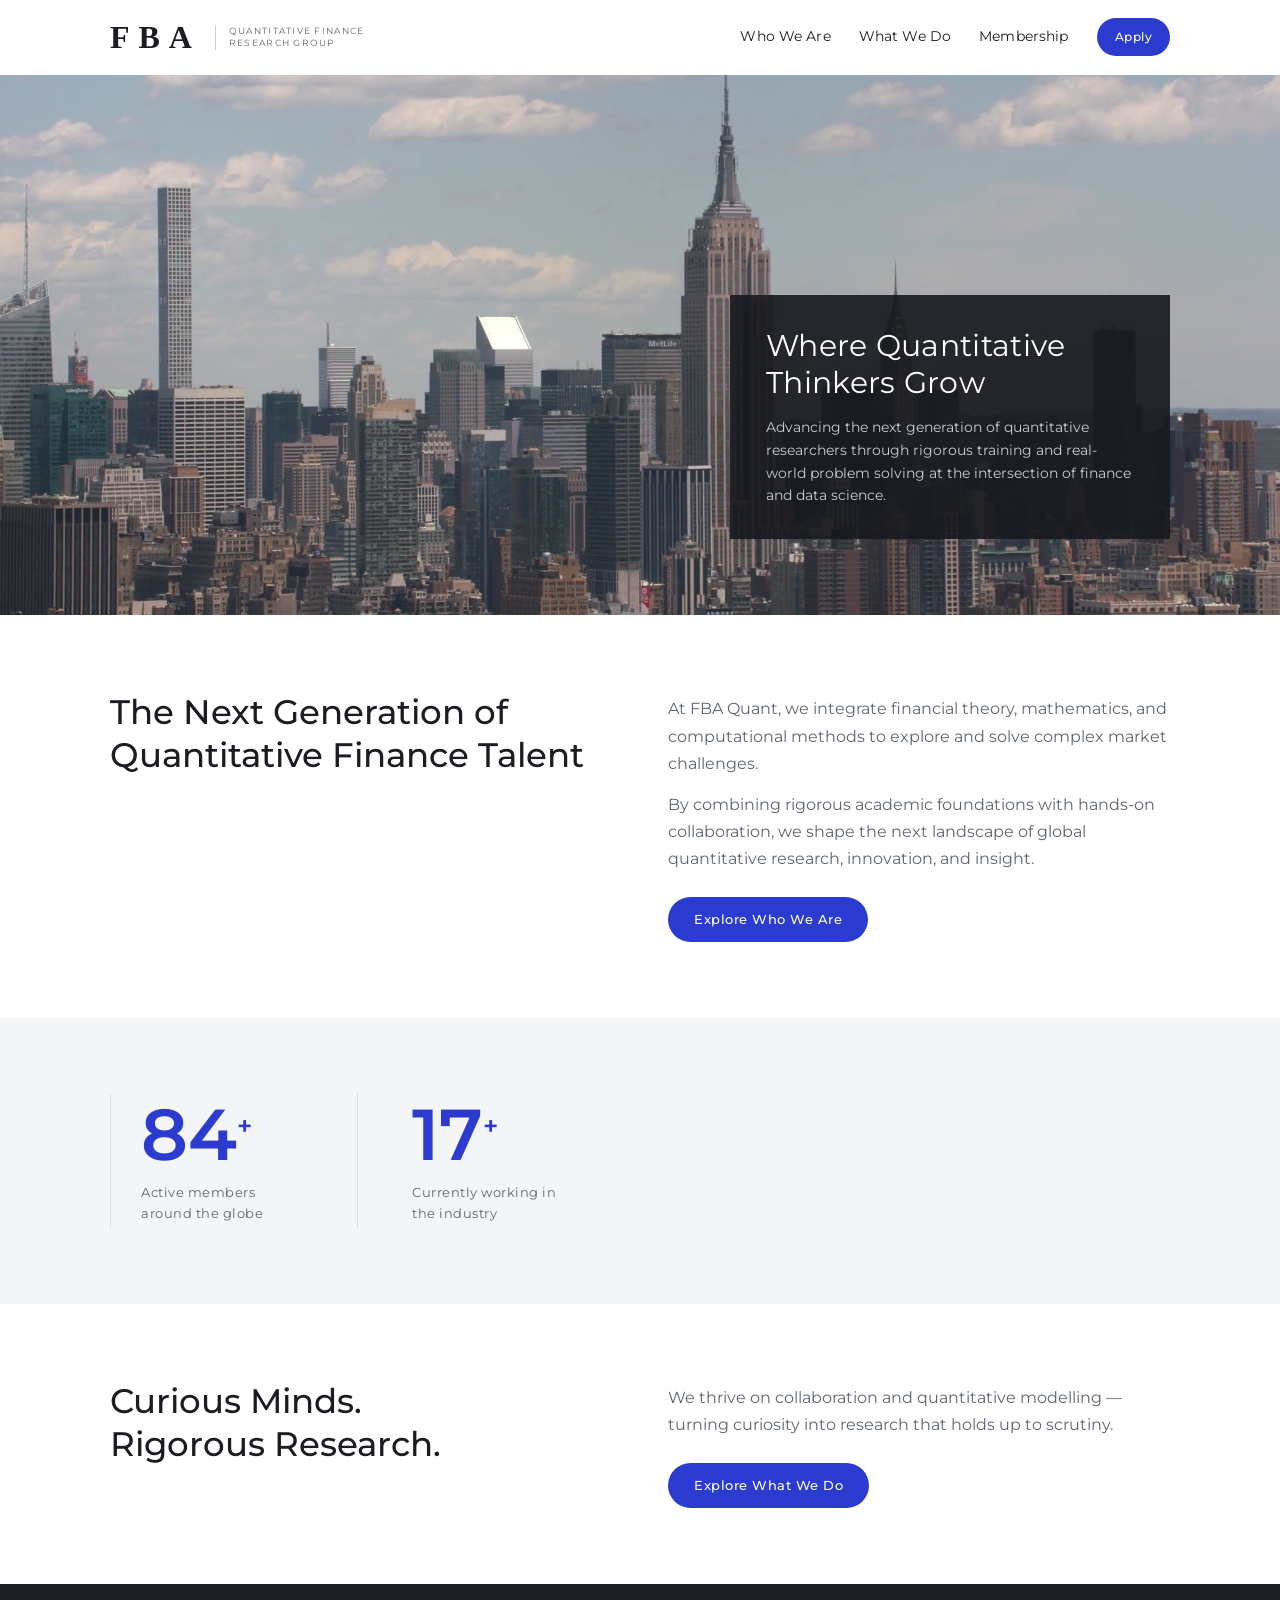
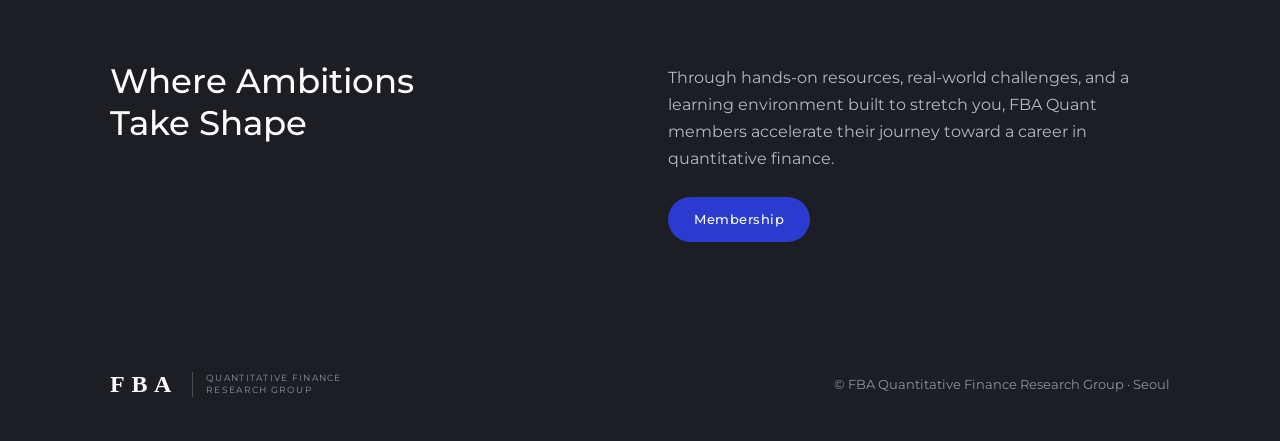
==== index.html @ 0d7ce0b8 "Deploy site (2026-06-22 04:21)" ====
<!DOCTYPE html>
<html lang="en">
<head>
  <meta charset="utf-8">
  <meta name="viewport" content="width=device-width, initial-scale=1">
  <title>FBA Quant | FBA Quant</title>
  <meta name="theme-color" content="#1d1e23">
  <link rel="preconnect" href="https://fonts.googleapis.com">
  <link rel="preconnect" href="https://fonts.gstatic.com" crossorigin>
  <link href="https://fonts.googleapis.com/css2?family=Montserrat:wght@300;400;500;600;700&display=swap" rel="stylesheet">
  <link rel="stylesheet" href="static/style.css">
</head>
<body>
  <header class="site-header">
    <div class="wrap">
      <a class="brand" href="/">
        <span class="brand-mark">FBA</span>
        <span class="brand-sub">QUANTITATIVE&nbsp;FINANCE<br>RESEARCH&nbsp;GROUP</span>
      </a>
      <div class="nav-right">
        <nav class="site-nav"><a href="/who-we-are">Who We Are</a>
        <a href="/what-we-do">What We Do</a>
        <a href="/membership">Membership</a></nav>
        <a class="btn btn-sm" href="/application">Apply</a>
      </div>
    </div>
  </header>
  <main>
    <section class="hero" style="background-image:url('static/img/home.jpg');background-size:cover;background-position:center;">
      <div class="wrap">
        <div class="overlay">
          <h1>Where Quantitative<br>Thinkers Grow</h1>
          <p>Advancing the next generation of quantitative researchers through rigorous training and
            real-world problem solving at the intersection of finance and data science.</p>
        </div>
      </div>
    </section>

    <section>
      <div class="wrap split">
        <h2>The Next Generation of<br>Quantitative Finance Talent</h2>
        <div class="body">
          <p>At FBA Quant, we integrate financial theory, mathematics, and computational methods to
            explore and solve complex market challenges.</p>
          <p>By combining rigorous academic foundations with hands-on collaboration, we shape the
            next landscape of global quantitative research, innovation, and insight.</p>
          <a class="btn" href="/who-we-are">Explore Who We Are</a>
        </div>
      </div>
    </section>

    <section class="alt">
      <div class="wrap stats">
        <div class="stat"><div class="num"><span data-to="100">100</span><sup>+</sup></div><div class="label">Active members around the globe</div></div>
        <div class="stat"><div class="num"><span data-to="20">20</span><sup>+</sup></div><div class="label">Currently working in the industry</div></div>
      </div>
    </section>

    <section>
      <div class="wrap split">
        <h2>Curious Minds.<br>Rigorous Research.</h2>
        <div class="body">
          <p>We thrive on collaboration and quantitative modelling — turning curiosity into research
            that holds up to scrutiny.</p>
          <a class="btn" href="/what-we-do">Explore What We Do</a>
        </div>
      </div>
    </section>

    <section class="band">
      <div class="wrap split">
        <h2 class="section-title" style="margin:0;">Where Ambitions<br>Take Shape</h2>
        <div class="body">
          <p>Through hands-on resources, real-world challenges, and a learning environment built to
            stretch you, FBA Quant members accelerate their journey toward a career in quantitative
            finance.</p>
          <a class="btn" href="/membership">Membership</a>
        </div>
      </div>
    </section>

  </main>
  <footer class="site-footer">
    <div class="wrap">
      <a class="brand" href="/">
        <span class="brand-mark sm">FBA</span>
        <span class="brand-sub">QUANTITATIVE&nbsp;FINANCE<br>RESEARCH&nbsp;GROUP</span>
      </a>
      <p>© FBA Quantitative Finance Research Group · Seoul</p>
    </div>
  </footer>
  <script src="static/app.js" defer></script>
</body>
</html>
---- static/style.css ----
/* ============================================================
   FBA Quant — faithful rebuild of the current site
   Light, clean, corporate. Sans-serif (Montserrat). Real photos.
   ============================================================ */
:root {
  --ink: #1c1d22;
  --muted: #5f6671;
  --line: #e6e7eb;
  --bg: #ffffff;
  --soft: #f4f5f7;
  --dark: #1d1e23;          /* charcoal bands + hero overlay box */
  --accent: #2b3bd0;        /* royal blue (stats, pill buttons) */
  --max: 1120px;
  --font: "Montserrat", -apple-system, BlinkMacSystemFont, "Segoe UI", Roboto, "Noto Sans KR", sans-serif;
  --serif: Georgia, "Times New Roman", serif;
}
* { box-sizing: border-box; }
html { scroll-behavior: smooth; }
body {
  margin: 0; background: var(--bg); color: var(--ink);
  font-family: var(--font); font-size: 16px; line-height: 1.7; font-weight: 400;
  -webkit-font-smoothing: antialiased;
}
a { color: inherit; text-decoration: none; }
p { margin: 0 0 14px; }
img { max-width: 100%; display: block; }
.wrap { max-width: var(--max); margin: 0 auto; padding: 0 30px; }
section { padding: 76px 0; }
.center { text-align: center; }

/* ---------- header ---------- */
.site-header {
  position: sticky; top: 0; z-index: 50;
  background: rgba(255, 255, 255, .92); backdrop-filter: saturate(180%) blur(12px);
  border-bottom: 1px solid transparent; transition: border-color .3s;
}
.site-header.scrolled { border-bottom-color: var(--line); }
.site-header .wrap { display: flex; align-items: center; justify-content: space-between; padding-top: 18px; padding-bottom: 18px; }
.brand { display: flex; align-items: center; gap: 14px; }
.brand-mark { font-family: var(--serif); font-size: 32px; font-weight: 700; letter-spacing: .28em; color: var(--ink); line-height: 1; }
.brand-mark.sm { font-size: 24px; }
.brand-sub { font-size: 8.5px; line-height: 1.45; letter-spacing: .15em; color: var(--muted); text-transform: uppercase; border-left: 1px solid #cfd2da; padding-left: 13px; }
.nav-right { display: flex; align-items: center; gap: 28px; }
.site-nav { display: flex; gap: 28px; }
.site-nav a { font-size: 14px; color: var(--ink); letter-spacing: .01em; }
.site-nav a:hover { color: var(--accent); }

/* ---------- hero (image band + dark overlay box) ---------- */
.hero {
  position: relative; min-height: 540px; display: flex; align-items: flex-end;
  background: #11151c center / cover no-repeat; color: #fff;
}
.hero .wrap { width: 100%; padding-top: 60px; padding-bottom: 0; }
.hero .overlay { background: rgba(23, 25, 31, .9); max-width: 440px; margin-left: auto; padding: 32px 36px; }
.hero .overlay h1 { font-weight: 400; font-size: 30px; line-height: 1.25; margin: 0 0 14px; letter-spacing: .01em; }
.hero .overlay p { font-size: 13.5px; color: #c7ccd5; line-height: 1.7; margin: 0; }

/* ---------- sections / typography ---------- */
.section-title { font-weight: 500; font-size: clamp(26px, 3.4vw, 36px); line-height: 1.2; margin: 0 0 30px; }
.eyebrow { font-size: 13px; color: var(--muted); margin: 0 0 10px; letter-spacing: .02em; }
.lead { color: var(--muted); font-size: 16px; max-width: 64ch; }
.alt { background: var(--soft); }

.split { display: grid; grid-template-columns: 1fr 1fr; gap: 56px; align-items: start; }
.split h2 { font-weight: 500; font-size: clamp(26px, 3.2vw, 34px); line-height: 1.25; margin: 0; }
.split .body { padding-top: 4px; }
.split .body p { color: var(--muted); }

/* pill button */
.btn {
  display: inline-block; margin-top: 10px; background: var(--accent); color: #fff;
  font-size: 12.5px; font-weight: 500; letter-spacing: .04em; padding: 12px 26px;
  border-radius: 999px; transition: transform .18s, box-shadow .22s, background .2s;
}
.btn:hover { transform: translateY(-1px); box-shadow: 0 10px 24px rgba(43, 59, 208, .26); background: #2230bb; }
.btn-sm { margin-top: 0; padding: 9px 18px; font-size: 12px; }

/* dark band */
.band { background: var(--dark); color: #fff; }
.band .section-title, .band h2 { color: #fff; }
.band .body p, .band .lead { color: #b3b9c4; }

/* stats */
.stats { display: flex; flex-wrap: wrap; gap: 0; }
.stat { padding: 4px 54px; border-left: 1px solid #d8dbe2; }
.stat:first-child { padding-left: 30px; }
.stat .num { font-size: clamp(52px, 7vw, 72px); font-weight: 600; color: var(--accent); line-height: 1; }
.stat .num sup { font-size: .36em; top: -1.5em; }
.stat .label { font-size: 12.5px; color: var(--muted); letter-spacing: .04em; margin-top: 12px; max-width: 18ch; }

/* advantage 3-col */
.advantage { display: grid; grid-template-columns: repeat(3, 1fr); gap: 36px; margin-top: 6px; }
.advantage .idx { font-size: 13px; color: var(--accent); font-weight: 600; }
.advantage h3 { font-weight: 600; font-size: 16px; margin: 8px 0 8px; }
.advantage p { color: var(--muted); font-size: 14.5px; margin: 0; }

/* curriculum (stacked) */
.curr-list { margin-top: 6px; }
.curr-row { padding: 26px 0; border-top: 1px solid var(--line); }
.curr-row:first-child { border-top: 0; }
.curr-title { font-weight: 600; font-size: 19px; }
.curr-sum { color: var(--muted); font-size: 15px; margin: 8px 0 4px; }
.curr-topics { font-size: 12.5px; color: var(--ink); margin: 0; opacity: .8; }
.badge { display: inline-block; font-size: 11px; font-weight: 700; vertical-align: middle; background: var(--accent); color: #fff; border-radius: 5px; padding: 1px 8px; margin-right: 10px; letter-spacing: .03em; }

/* FAQ */
.faq-group { margin-bottom: 30px; }
.faq-group > h3 { font-size: 18px; font-weight: 600; margin: 0 0 12px; }
.faq-item { padding: 14px 0; border-top: 1px solid var(--line); }
.faq-q { font-weight: 600; font-size: 14.5px; margin: 0 0 6px; }
.faq-a { color: var(--muted); font-size: 14px; margin: 0; max-width: 78ch; }
.app-title { font-weight: 600; letter-spacing: .12em; font-size: clamp(28px, 4vw, 40px); margin: 0 0 22px; }

/* members */
.member-grid { display: grid; gap: 14px; grid-template-columns: repeat(auto-fill, minmax(240px, 1fr)); }
.member-card { display: flex; gap: 13px; align-items: center; border: 1px solid var(--line); border-radius: 12px; padding: 14px; transition: box-shadow .2s; }
.member-card:hover { box-shadow: 0 8px 22px rgba(20, 23, 31, .07); }
.avatar { width: 46px; height: 46px; border-radius: 50%; object-fit: cover; flex: 0 0 auto; }
.avatar-initials { display: flex; align-items: center; justify-content: center; background: var(--soft); color: var(--accent); font-weight: 700; font-size: 14px; }
.member-name { font-weight: 600; font-size: 15px; }
.member-role { font-size: 13px; }
.member-sub { color: var(--muted); font-size: 12px; }

/* partners */
.partner-row { display: flex; flex-wrap: wrap; gap: 10px; margin-top: 20px; }
.partner-chip { font-size: 13px; color: #cdd2dc; background: rgba(255, 255, 255, .06); border: 1px solid rgba(255, 255, 255, .16); border-radius: 999px; padding: 8px 16px; }
section:not(.band) .partner-chip { color: var(--muted); background: var(--soft); border-color: var(--line); }

/* form embed */
.form-embed { border: 1px solid var(--line); border-radius: 12px; width: 100%; }
.form-placeholder { background: var(--soft); border: 1px dashed #c8cdd6; border-radius: 12px; padding: 30px; color: var(--muted); }
.form-placeholder strong { color: var(--ink); display: block; margin-bottom: 6px; font-size: 16px; }
.form-placeholder code { font-size: 13px; background: #fff; padding: 1px 6px; border-radius: 4px; border: 1px solid var(--line); }

/* footer */
.site-footer { background: var(--dark); color: #fff; padding: 54px 0 44px; }
.site-footer .wrap { display: flex; flex-wrap: wrap; gap: 20px; justify-content: space-between; align-items: center; }
.site-footer .brand-mark { color: #fff; }
.site-footer .brand-sub { color: #8b92a0; border-color: rgba(255, 255, 255, .2); }
.site-footer p { color: #8b92a0; font-size: 12.5px; margin: 0; }

/* responsive */
@media (max-width: 820px) {
  section { padding: 56px 0; }
  .split, .advantage { grid-template-columns: 1fr; gap: 26px; }
  .brand-sub { display: none; }
  .nav-right { gap: 16px; }
  .site-nav { gap: 16px; }
  .stat { padding: 4px 26px; }
  .stat:first-child { padding-left: 0; border-left: 0; }
  .hero .overlay { max-width: none; }
}
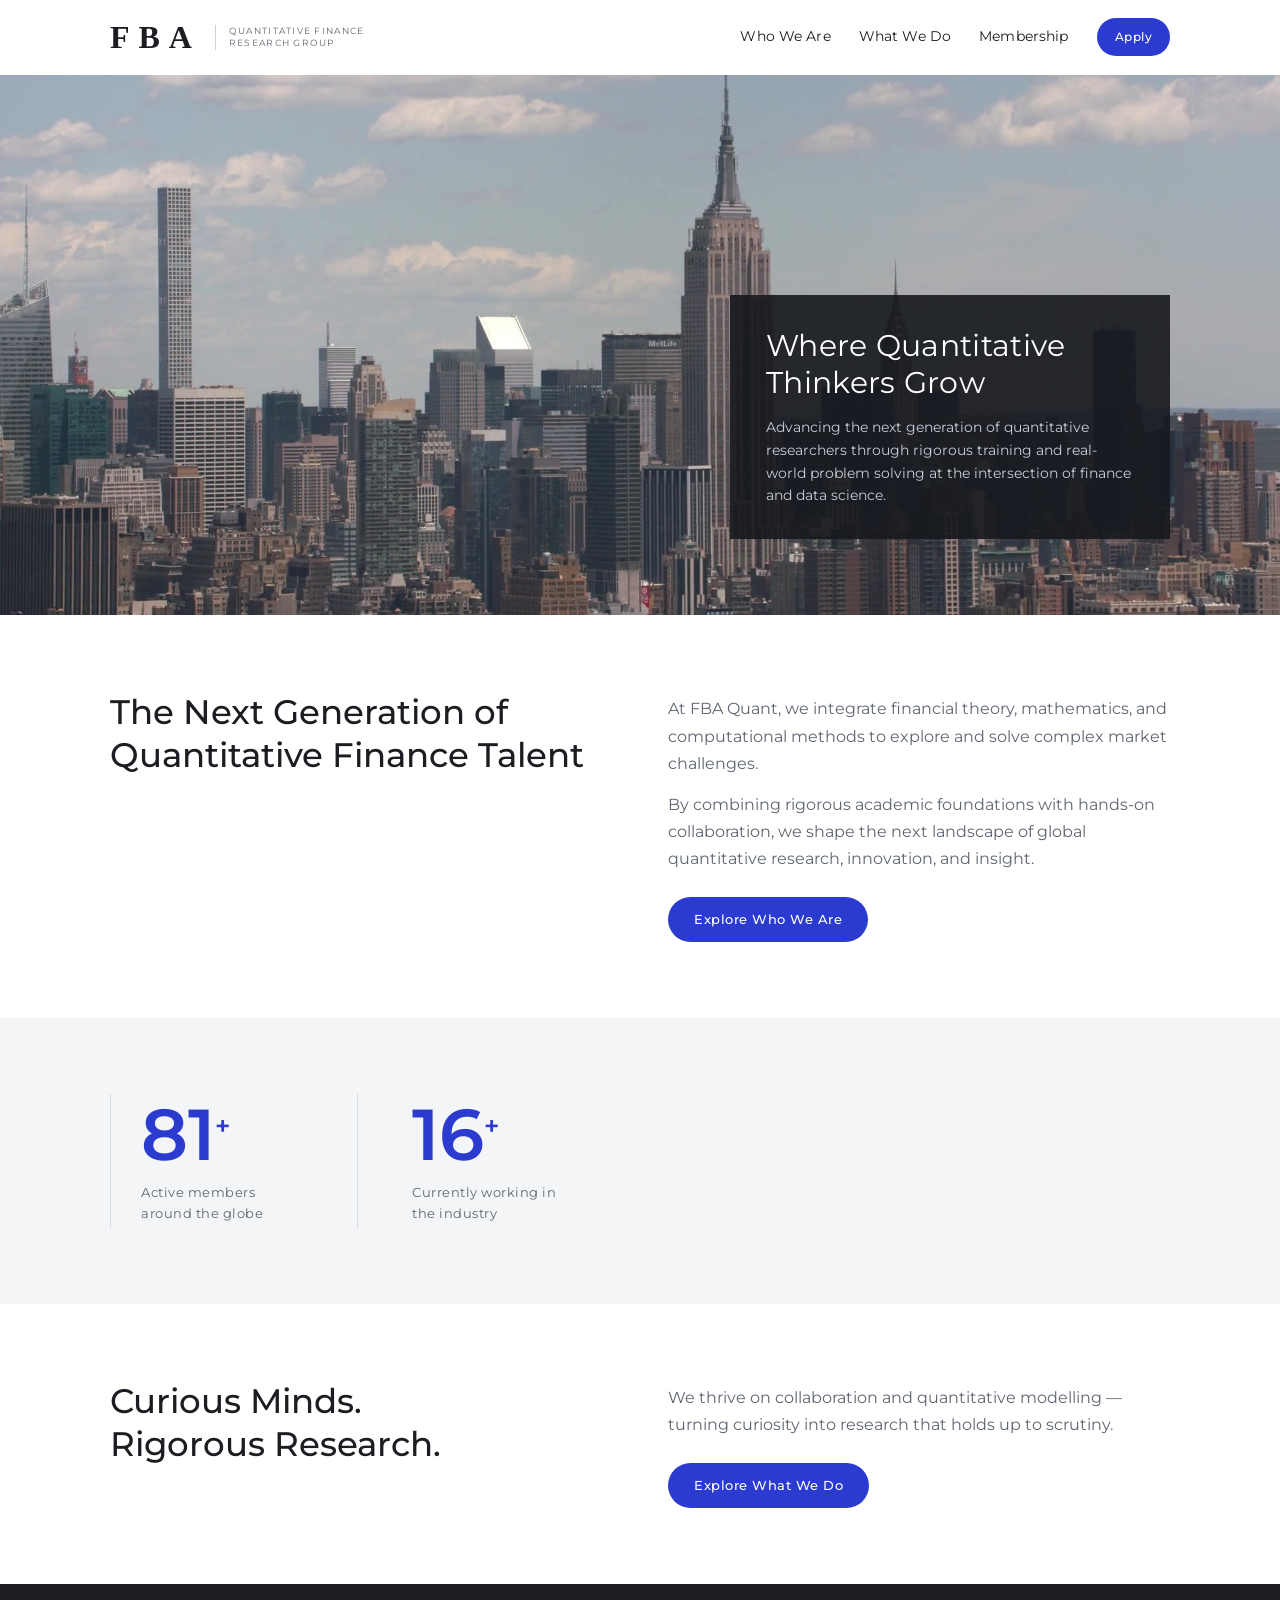
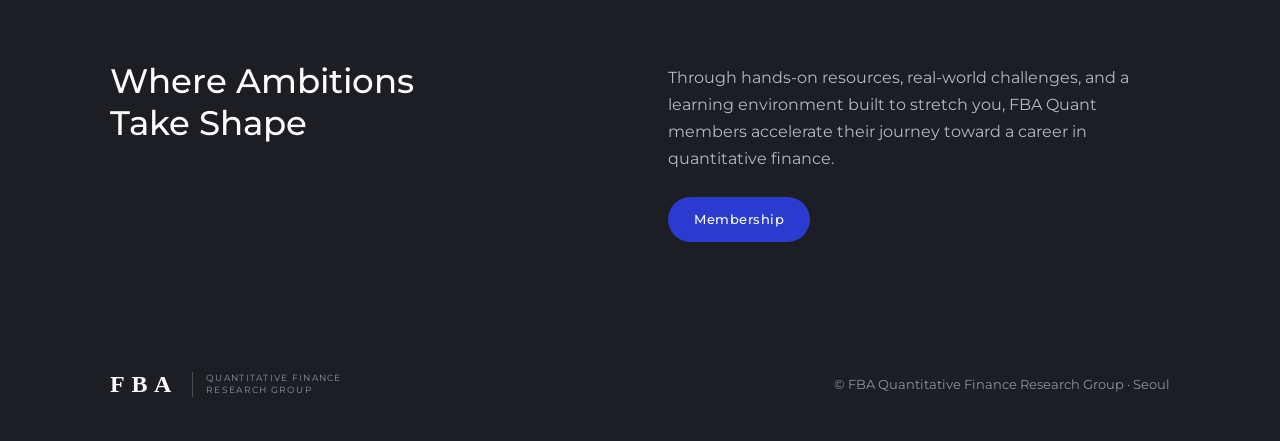
==== commit 080a7f6e: "Deploy site (2026-06-22 05:18)" ====
--- a/index.html
+++ b/index.html
@@ -3,8 +3,21 @@
 <head>
   <meta charset="utf-8">
   <meta name="viewport" content="width=device-width, initial-scale=1">
-  <title>FBA Quant | FBA Quant</title>
+  <title>Quantitative Finance Research Group | FBA Quant</title>
   <meta name="theme-color" content="#1d1e23">
+  <link rel="icon" type="image/svg+xml" href="static/favicon.svg">
+  <meta name="description" content="FBA Quant — a quantitative finance research group building the next generation of quant researchers and traders.">
+  <meta property="og:type" content="website">
+  <meta property="og:site_name" content="FBA Quant">
+  <meta property="og:title" content="Quantitative Finance Research Group | FBA Quant">
+  <meta property="og:description" content="FBA Quant — a quantitative finance research group building the next generation of quant researchers and traders.">
+  <link rel="canonical" href="https://fbaquant.github.io/">
+  <meta property="og:url" content="https://fbaquant.github.io/">
+  <meta property="og:image" content="https://fbaquant.github.io/static/img/home.jpg">
+  <meta name="twitter:card" content="summary_large_image">
+  <meta name="twitter:title" content="Quantitative Finance Research Group | FBA Quant">
+  <meta name="twitter:description" content="FBA Quant — a quantitative finance research group building the next generation of quant researchers and traders.">
+  <meta name="twitter:image" content="https://fbaquant.github.io/static/img/home.jpg">
   <link rel="preconnect" href="https://fonts.googleapis.com">
   <link rel="preconnect" href="https://fonts.gstatic.com" crossorigin>
   <link href="https://fonts.googleapis.com/css2?family=Montserrat:wght@300;400;500;600;700&display=swap" rel="stylesheet">
